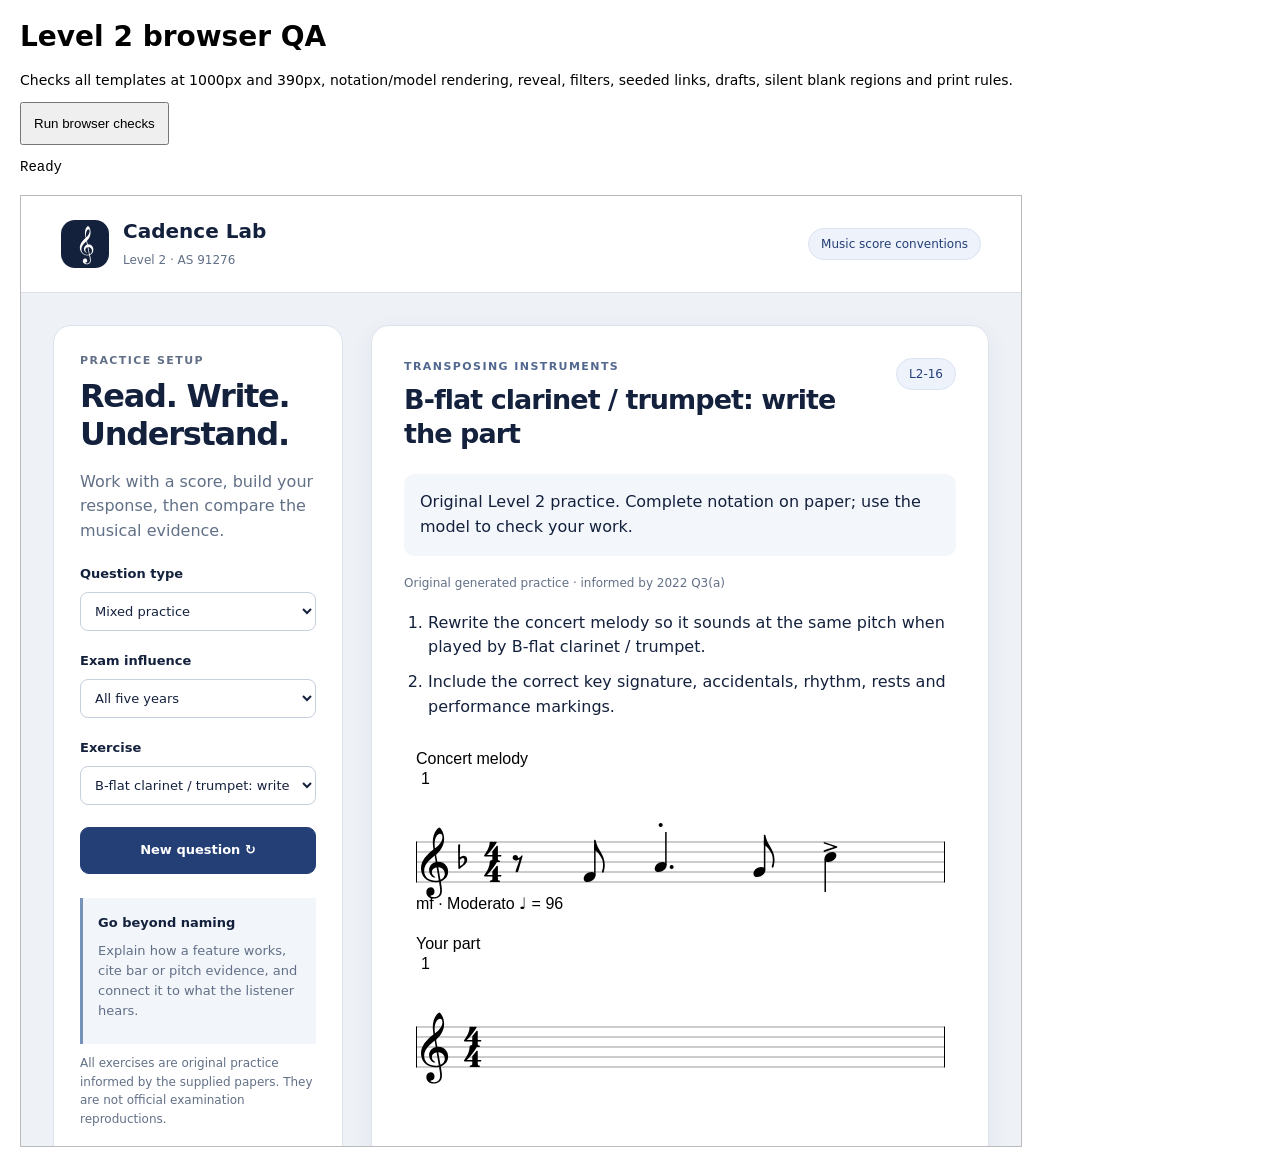
==== tests/browser.html @ 73634cb4 "Build Level 2 score conventions practice from 2021–2025 exam audit" ====
<!doctype html><html lang="en"><meta charset="utf-8"><title>Level 2 browser QA</title><style>body{font:14px system-ui;margin:20px}button{padding:12px}iframe{display:block;border:1px solid #bbb;height:950px;margin-top:20px;max-width:100%}pre{white-space:pre-wrap}</style><h1>Level 2 browser QA</h1><p>Checks all templates at 1000px and 390px, notation/model rendering, reveal, filters, seeded links, drafts, silent blank regions and print rules.</p><button id="run">Run browser checks</button><pre id="results">Ready</pre><iframe id="app" title="Practice app under test" src="../index.html?exercise=transpose-bb-written&amp;seed=42" width="1000"></iframe><script>
document.getElementById('run').onclick=async()=>{
 const frame=document.getElementById('app'),out=document.getElementById('results'),errors=[];let checks=0;
 function check(ok,message){checks++;if(!ok)errors.push(message);}
 function tick(){return new Promise(r=>requestAnimationFrame(()=>requestAnimationFrame(r)));}
 out.textContent='Running…';
 try{
  for(const width of [1000,390]){
   frame.style.width=width+'px';await tick();const w=frame.contentWindow,d=w.document;
   for(const t of w.L2Bank.templates){
    try{w.L2App.load(t.id,42);await tick();check(d.querySelector('#score svg')!==null,width+' '+t.id+' missing SVG');check(d.querySelector('#model').hidden,width+' '+t.id+' model visible before reveal');check(d.querySelector('#play-model').disabled,width+' '+t.id+' model audio unlocked');
     const q=w.L2App.question;check(w.L2Validator.validate(q).length===0,t.id+' invalid question');const expected=q.score.staves.reduce((sum,s)=>sum+s.bars.filter(b=>!s.blank&&!b.blank).reduce((a,b)=>a+b.events.filter(e=>e.p&&!e.rest).reduce((a,e)=>a+e.p.length,0),0),0);check(w.L2Playback.timeline(q.score).length===expected,t.id+' audio contains hidden notes');
     w.L2App.reveal();check(!d.querySelector('#model').hidden,t.id+' reveal failed');if(q.model)check(d.querySelector('#model-score svg')!==null,t.id+' model missing SVG');check(d.querySelectorAll('#checks input').length===3,t.id+' missing self-checks');
     const svg=d.querySelector('#score svg');check(svg.getBoundingClientRect().width<=d.querySelector('#score').clientWidth+1,width+' '+t.id+' SVG overflow');
    }catch(e){errors.push(width+' '+t.id+': '+e.message);}
   }
  }
  const w=frame.contentWindow,d=w.document;w.L2App.load('harmony-roman',91276);d.querySelector('#answer-0').value='My own response';d.querySelector('#answer-0').dispatchEvent(new Event('input'));w.L2App.load('harmony-roman',91276);check(d.querySelector('#answer-0').value==='My own response','Draft not restored');check(w.location.search.includes('seed=91276'),'Seed URL not retained');
  const rules=[...d.styleSheets].flatMap(s=>[...s.cssRules]).map(r=>r.cssText).join('\n');check(rules.includes('body[data-print="question"] #model'),'Question print does not hide model');check(rules.includes('body[data-print="model"] #score'),'Model print does not hide question score');
  for(const f of ['intervals','transposition','composition']){d.querySelector('#family').value=f;d.querySelector('#family').dispatchEvent(new Event('change'));check(d.querySelector('#template').options.length>0,f+' empty filter');for(const o of d.querySelector('#year').options){if(o.disabled)continue;d.querySelector('#year').value=o.value;d.querySelector('#year').dispatchEvent(new Event('change'));check(d.querySelector('#template').options.length>0,f+' '+o.value+' empty filter');}}
  w.L2App.load('tab-bass-to-tab',42);w.L2App.reveal();
 }catch(e){errors.push('Harness: '+e.message);}
 out.textContent=JSON.stringify({checks,failures:errors.length,errors},null,2);document.getElementById('run').textContent=errors.length?'Checks failed':'All checks passed';
};
</script></html>
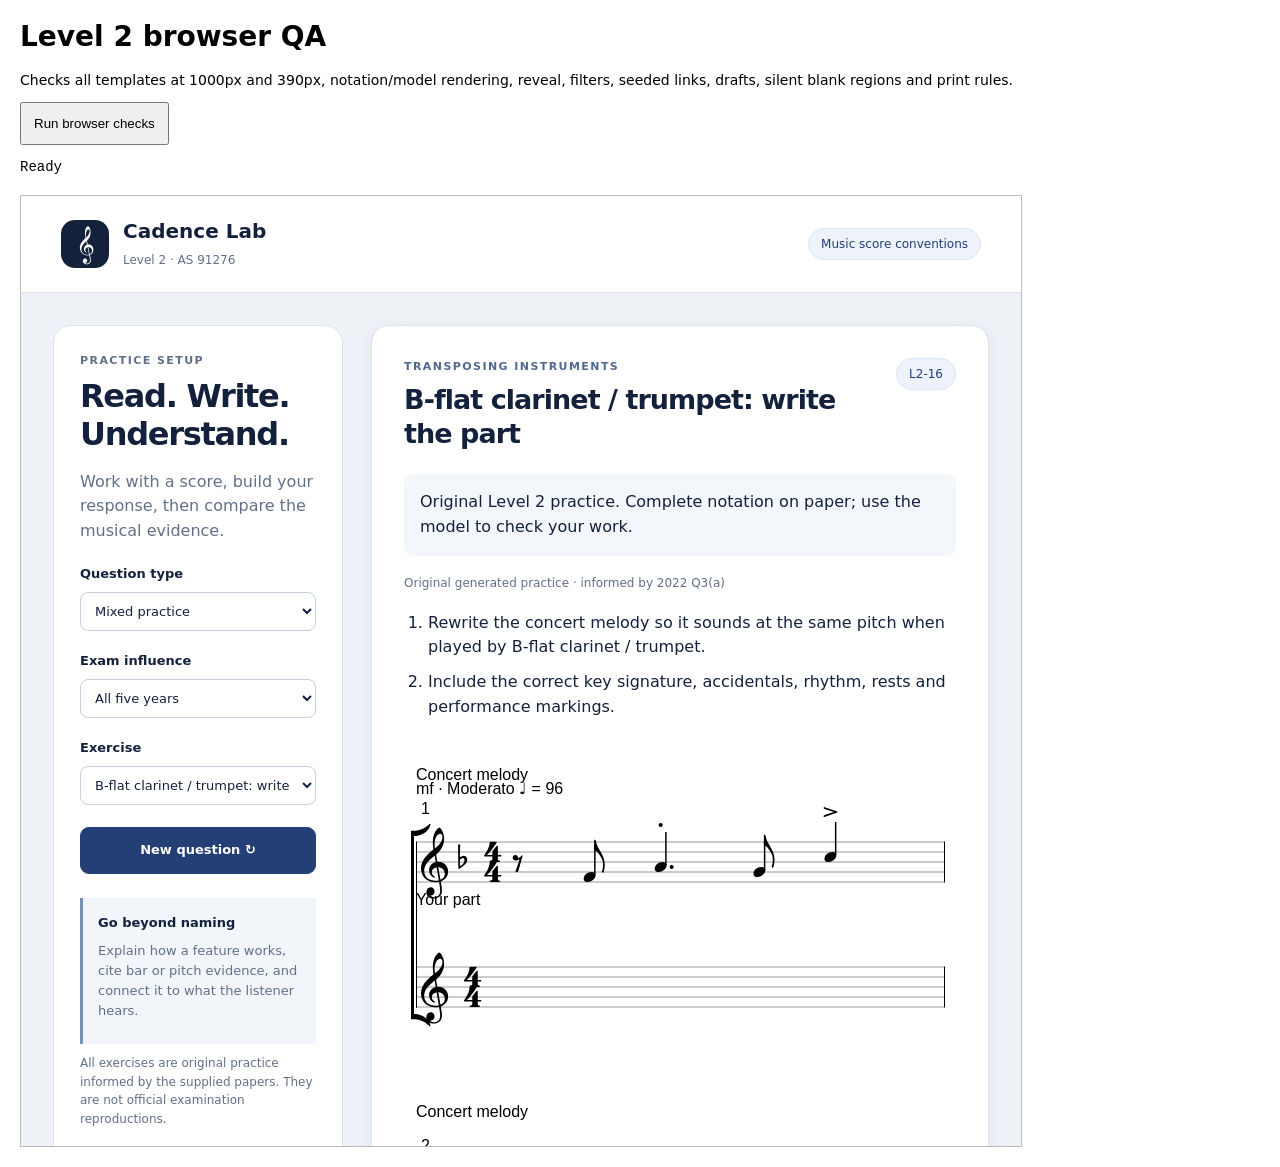
==== commit b0da4ae9: "Tighten multi-part score layout and remove flags from beamed quavers" ====
--- a/tests/browser.html
+++ b/tests/browser.html
@@ -15,7 +15,17 @@
     }catch(e){errors.push(width+' '+t.id+': '+e.message);}
    }
   }
-  const w=frame.contentWindow,d=w.document;w.L2App.load('harmony-roman',91276);d.querySelector('#answer-0').value='My own response';d.querySelector('#answer-0').dispatchEvent(new Event('input'));w.L2App.load('harmony-roman',91276);check(d.querySelector('#answer-0').value==='My own response','Draft not restored');check(w.location.search.includes('seed=91276'),'Seed URL not retained');
+  const w=frame.contentWindow,d=w.document;
+  // Inspect note state at the moment of drawing, not after beams have been
+  // attached: this catches the former flags-plus-beams rendering regression.
+  const proto=w.Vex.Flow.StaveNote.prototype,originalDraw=proto.draw;let drawn=[];
+  proto.draw=function(){drawn.push({duration:this.getDuration(),beam:Boolean(this.getBeam()),flag:this.shouldDrawFlag(),y:this.getStave().getY()});return originalDraw.apply(this,arguments);};
+  try{
+   w.L2App.load('compose-diminution',42);drawn=[];w.L2App.reveal();const eighths=drawn.filter(n=>n.duration==='8');check(eighths.length===32,'Expected 32 model quavers');check(eighths.every(n=>n.beam&&!n.flag),'Beamed quaver drawn with a flag or without its beam');
+   drawn=[];w.L2App.load('transpose-bb-written',42);check(drawn.some(n=>n.duration==='8'&&!n.beam&&n.flag),'Standalone quaver must retain its flag');
+   drawn=[];w.L2App.load('feature-imitation',42);const ys=[...new Set(drawn.map(n=>n.y))].sort((a,b)=>a-b);check(ys.length===2&&ys[1]-ys[0]===125,'Related parts must use compact 125px staff spacing');check(d.querySelector('#score .vf-staveconnector')!==null,'Related parts missing their connector');
+  }finally{proto.draw=originalDraw;}
+  w.L2App.load('harmony-roman',91276);d.querySelector('#answer-0').value='My own response';d.querySelector('#answer-0').dispatchEvent(new Event('input'));w.L2App.load('harmony-roman',91276);check(d.querySelector('#answer-0').value==='My own response','Draft not restored');check(w.location.search.includes('seed=91276'),'Seed URL not retained');
   const rules=[...d.styleSheets].flatMap(s=>[...s.cssRules]).map(r=>r.cssText).join('\n');check(rules.includes('body[data-print="question"] #model'),'Question print does not hide model');check(rules.includes('body[data-print="model"] #score'),'Model print does not hide question score');
   for(const f of ['intervals','transposition','composition']){d.querySelector('#family').value=f;d.querySelector('#family').dispatchEvent(new Event('change'));check(d.querySelector('#template').options.length>0,f+' empty filter');for(const o of d.querySelector('#year').options){if(o.disabled)continue;d.querySelector('#year').value=o.value;d.querySelector('#year').dispatchEvent(new Event('change'));check(d.querySelector('#template').options.length>0,f+' '+o.value+' empty filter');}}
   w.L2App.load('tab-bass-to-tab',42);w.L2App.reveal();
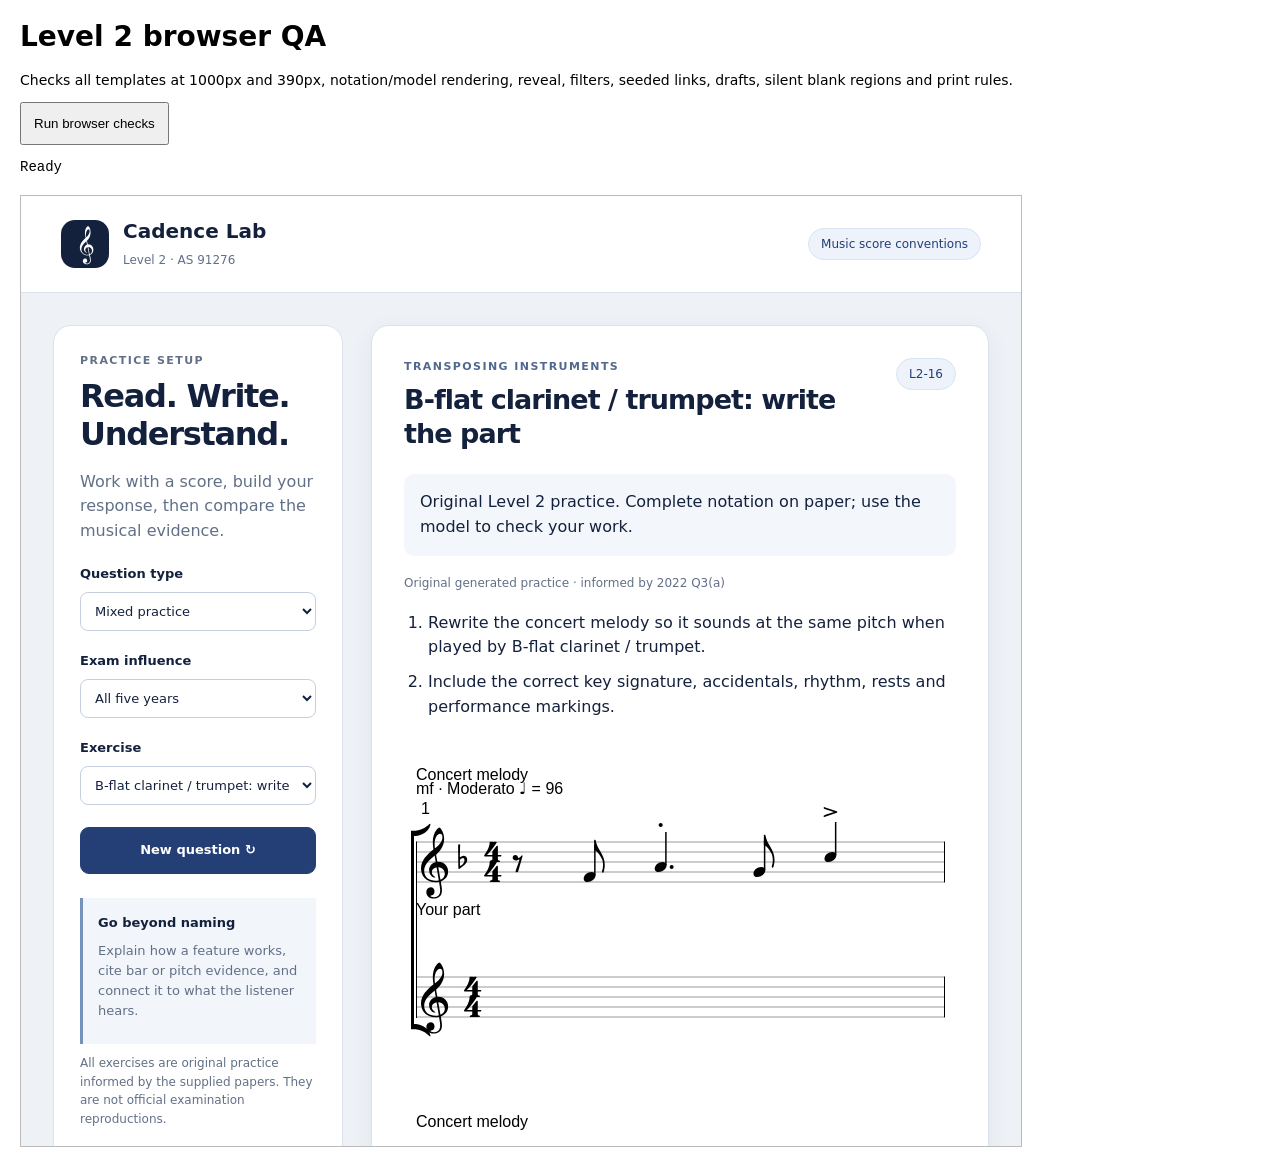
==== commit c2499917: "Keep compact staff spacing with clearance for clefs and part labels" ====
--- a/tests/browser.html
+++ b/tests/browser.html
@@ -23,7 +23,7 @@
   try{
    w.L2App.load('compose-diminution',42);drawn=[];w.L2App.reveal();const eighths=drawn.filter(n=>n.duration==='8');check(eighths.length===32,'Expected 32 model quavers');check(eighths.every(n=>n.beam&&!n.flag),'Beamed quaver drawn with a flag or without its beam');
    drawn=[];w.L2App.load('transpose-bb-written',42);check(drawn.some(n=>n.duration==='8'&&!n.beam&&n.flag),'Standalone quaver must retain its flag');
-   drawn=[];w.L2App.load('feature-imitation',42);const ys=[...new Set(drawn.map(n=>n.y))].sort((a,b)=>a-b);check(ys.length===2&&ys[1]-ys[0]===125,'Related parts must use compact 125px staff spacing');check(d.querySelector('#score .vf-staveconnector')!==null,'Related parts missing their connector');
+   drawn=[];w.L2App.load('feature-imitation',42);const ys=[...new Set(drawn.map(n=>n.y))].sort((a,b)=>a-b);check(ys.length===2&&ys[1]-ys[0]===135,'Related parts must use compact 135px staff spacing');check(d.querySelector('#score .vf-staveconnector')!==null,'Related parts missing their connector');
   }finally{proto.draw=originalDraw;}
   w.L2App.load('harmony-roman',91276);d.querySelector('#answer-0').value='My own response';d.querySelector('#answer-0').dispatchEvent(new Event('input'));w.L2App.load('harmony-roman',91276);check(d.querySelector('#answer-0').value==='My own response','Draft not restored');check(w.location.search.includes('seed=91276'),'Seed URL not retained');
   const rules=[...d.styleSheets].flatMap(s=>[...s.cssRules]).map(r=>r.cssText).join('\n');check(rules.includes('body[data-print="question"] #model'),'Question print does not hide model');check(rules.includes('body[data-print="model"] #score'),'Model print does not hide question score');
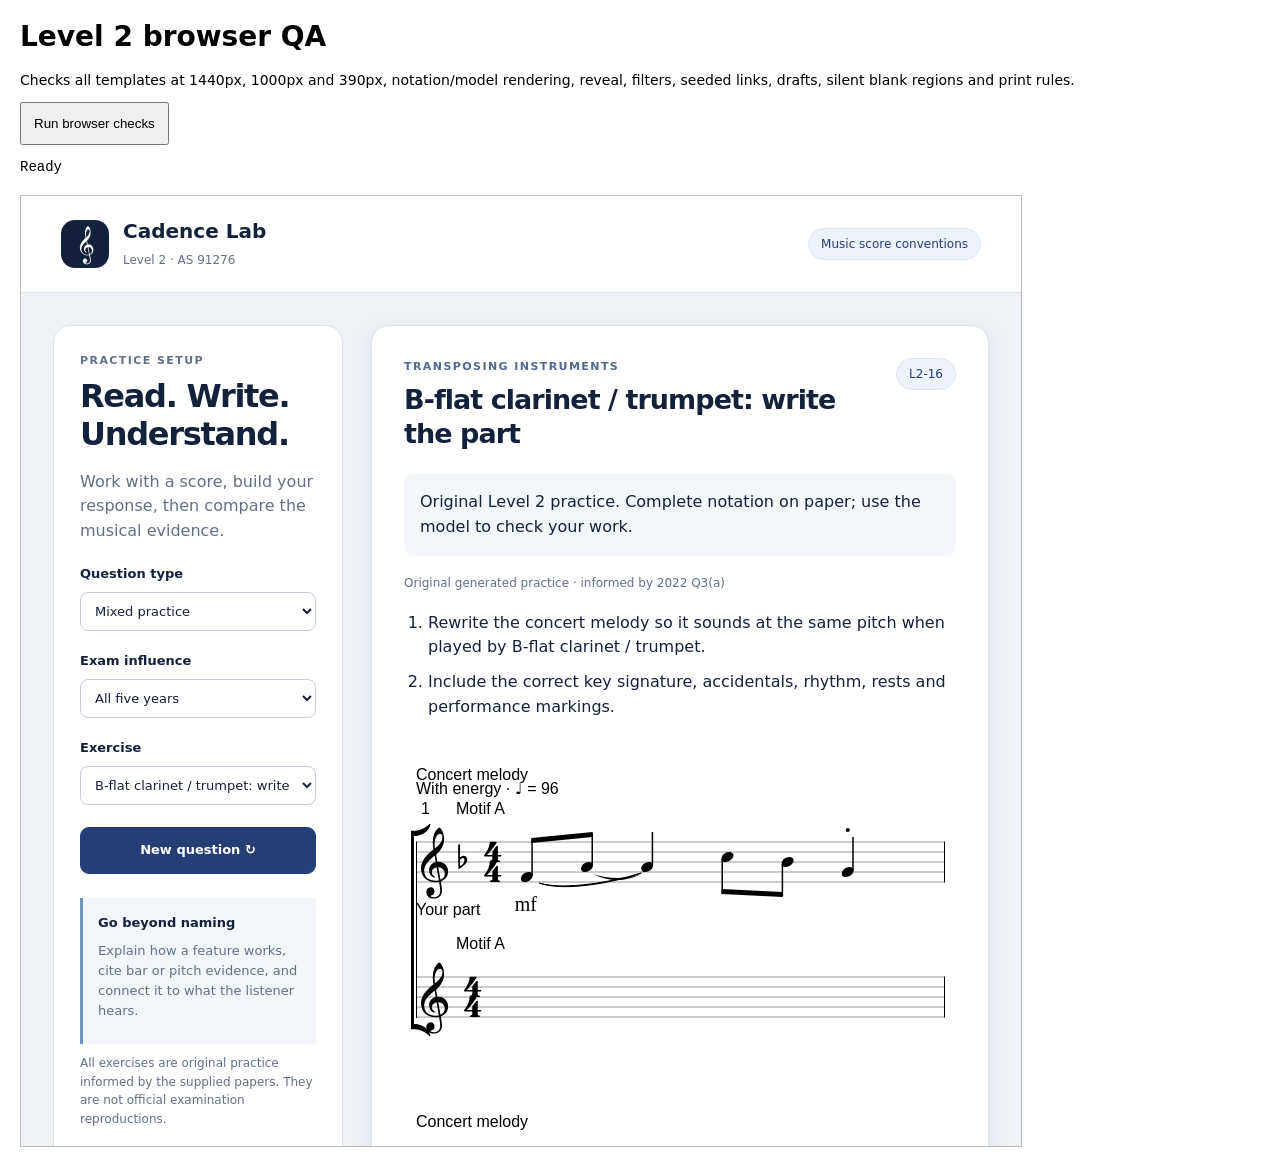
==== commit b831a4d7: "Enrich rhythmic material and align score engraving with exam examples" ====
--- a/tests/browser.html
+++ b/tests/browser.html
@@ -1,17 +1,17 @@
-<!doctype html><html lang="en"><meta charset="utf-8"><title>Level 2 browser QA</title><style>body{font:14px system-ui;margin:20px}button{padding:12px}iframe{display:block;border:1px solid #bbb;height:950px;margin-top:20px;max-width:100%}pre{white-space:pre-wrap}</style><h1>Level 2 browser QA</h1><p>Checks all templates at 1000px and 390px, notation/model rendering, reveal, filters, seeded links, drafts, silent blank regions and print rules.</p><button id="run">Run browser checks</button><pre id="results">Ready</pre><iframe id="app" title="Practice app under test" src="../index.html?exercise=transpose-bb-written&amp;seed=42" width="1000"></iframe><script>
+<!doctype html><html lang="en"><meta charset="utf-8"><title>Level 2 browser QA</title><style>body{font:14px system-ui;margin:20px}button{padding:12px}iframe{display:block;border:1px solid #bbb;height:950px;margin-top:20px;max-width:100%}pre{white-space:pre-wrap}</style><h1>Level 2 browser QA</h1><p>Checks all templates at 1440px, 1000px and 390px, notation/model rendering, reveal, filters, seeded links, drafts, silent blank regions and print rules.</p><button id="run">Run browser checks</button><pre id="results">Ready</pre><iframe id="app" title="Practice app under test" src="../index.html?exercise=transpose-bb-written&amp;seed=42" width="1000"></iframe><script>
 document.getElementById('run').onclick=async()=>{
  const frame=document.getElementById('app'),out=document.getElementById('results'),errors=[];let checks=0;
  function check(ok,message){checks++;if(!ok)errors.push(message);}
  function tick(){return new Promise(r=>requestAnimationFrame(()=>requestAnimationFrame(r)));}
  out.textContent='Running…';
  try{
-  for(const width of [1000,390]){
+  for(const width of [1440,1000,390]){
    frame.style.width=width+'px';await tick();const w=frame.contentWindow,d=w.document;
    for(const t of w.L2Bank.templates){
     try{w.L2App.load(t.id,42);await tick();check(d.querySelector('#score svg')!==null,width+' '+t.id+' missing SVG');check(d.querySelector('#model').hidden,width+' '+t.id+' model visible before reveal');check(d.querySelector('#play-model').disabled,width+' '+t.id+' model audio unlocked');
-     const q=w.L2App.question;check(w.L2Validator.validate(q).length===0,t.id+' invalid question');const expected=q.score.staves.reduce((sum,s)=>sum+s.bars.filter(b=>!s.blank&&!b.blank).reduce((a,b)=>a+b.events.filter(e=>e.p&&!e.rest).reduce((a,e)=>a+e.p.length,0),0),0);check(w.L2Playback.timeline(q.score).length===expected,t.id+' audio contains hidden notes');
+     const q=w.L2App.question;check(w.L2Validator.validate(q).length===0,t.id+' invalid question');const expected=q.score.staves.reduce((sum,s)=>{let previous=null;return sum+s.bars.flatMap(b=>s.blank||b.blank?[]:b.events).reduce((n,e)=>{const continuation=previous?.tieNext&&JSON.stringify(previous.p)===JSON.stringify(e.p);previous=e;return n+(e.p&&!continuation?e.p.length:0);},0);},0);check(w.L2Playback.timeline(q.score).length===expected,t.id+' audio contains hidden notes');
      w.L2App.reveal();check(!d.querySelector('#model').hidden,t.id+' reveal failed');if(q.model)check(d.querySelector('#model-score svg')!==null,t.id+' model missing SVG');check(d.querySelectorAll('#checks input').length===3,t.id+' missing self-checks');
-     const svg=d.querySelector('#score svg');check(svg.getBoundingClientRect().width<=d.querySelector('#score').clientWidth+1,width+' '+t.id+' SVG overflow');
+     const svg=d.querySelector('#score svg');check(svg.getBoundingClientRect().width<=d.querySelector('#score').scrollWidth+1,width+' '+t.id+' uncontrolled SVG overflow');check(d.documentElement.scrollWidth<=frame.clientWidth+1,width+' '+t.id+' page overflow');
     }catch(e){errors.push(width+' '+t.id+': '+e.message);}
    }
   }
@@ -21,10 +21,22 @@
   const proto=w.Vex.Flow.StaveNote.prototype,originalDraw=proto.draw;let drawn=[];
   proto.draw=function(){drawn.push({duration:this.getDuration(),beam:Boolean(this.getBeam()),flag:this.shouldDrawFlag(),y:this.getStave().getY()});return originalDraw.apply(this,arguments);};
   try{
-   w.L2App.load('compose-diminution',42);drawn=[];w.L2App.reveal();const eighths=drawn.filter(n=>n.duration==='8');check(eighths.length===32,'Expected 32 model quavers');check(eighths.every(n=>n.beam&&!n.flag),'Beamed quaver drawn with a flag or without its beam');
-   drawn=[];w.L2App.load('transpose-bb-written',42);check(drawn.some(n=>n.duration==='8'&&!n.beam&&n.flag),'Standalone quaver must retain its flag');
+   const fixture={staves:[{label:'Beaming fixture',clef:'treble',key:'C',bars:[{meter:'4/4',events:Array.from({length:8},()=>({p:['C4'],d:'8'}))}]}]};
+   drawn=[];w.L2Renderer.render(d.querySelector('#model-score'),fixture);const eighths=drawn.filter(n=>n.duration==='8');check(eighths.length===8,'Expected eight fixture quavers');check(eighths.every(n=>n.beam&&!n.flag),'Beamed quaver drawn with a flag or without its beam');
+   drawn=[];w.L2Renderer.render(d.querySelector('#model-score'),{staves:[{label:'Single quaver',clef:'treble',key:'C',bars:[{meter:'4/4',events:[{p:['C4'],d:'8'},{p:['D4'],d:'qd'},{p:['E4'],d:'h'}]}]}]});check(drawn.some(n=>n.duration==='8'&&!n.beam&&n.flag),'Standalone quaver must retain its flag');
    drawn=[];w.L2App.load('feature-imitation',42);const ys=[...new Set(drawn.map(n=>n.y))].sort((a,b)=>a-b);check(ys.length===2&&ys[1]-ys[0]===135,'Related parts must use compact 135px staff spacing');check(d.querySelector('#score .vf-staveconnector')!==null,'Related parts missing their connector');
   }finally{proto.draw=originalDraw;}
+  for(const width of [1440,390]){
+   frame.style.width=width+'px';await tick();
+   for(const m of w.L2Material.motifs)for(const device of ['ostinato','sequence','inversion','diminution','augmentation']){
+    try{const study=w.L2Material.study({tonic:'C4'},m,device),material={preferredBarsPerSystem:4,staves:[{label:'Motif model',clef:'treble',key:'C',bars:study.bars}]};w.L2Renderer.render(d.querySelector('#model-score'),material);
+     check(d.querySelector('#model-score .vf-phrase-slur')!==null,width+' '+m.id+' '+device+' missing phrasing');
+     const tied=study.bars.some(b=>b.events.some(e=>e.tieNext));check(!tied||d.querySelector('#model-score .vf-tie')!==null,width+' '+m.id+' '+device+' missing ties');
+     const end=study.bars.reduce((sum,b)=>sum+b.events.reduce((s,e)=>s+w.L2Theory.beats(e),0),0),timeline=w.L2Playback.timeline(material);check(Math.max(...timeline.map(e=>e.at+e.duration))<=end,width+' '+m.id+' '+device+' audio exceeds passage');
+    }catch(e){errors.push(width+' '+m.id+' '+device+': '+e.message);}
+   }
+  }
+  const audio=w.L2Playback.timeline({staves:[{bars:[{meter:'4/4',events:[{p:['C4'],d:'h',tieNext:true},{p:['C4'],d:'h'}]}]}]});check(audio.length===1&&audio[0].duration===4,'Tied notes must sound as one sustained attack');
   w.L2App.load('harmony-roman',91276);d.querySelector('#answer-0').value='My own response';d.querySelector('#answer-0').dispatchEvent(new Event('input'));w.L2App.load('harmony-roman',91276);check(d.querySelector('#answer-0').value==='My own response','Draft not restored');check(w.location.search.includes('seed=91276'),'Seed URL not retained');
   const rules=[...d.styleSheets].flatMap(s=>[...s.cssRules]).map(r=>r.cssText).join('\n');check(rules.includes('body[data-print="question"] #model'),'Question print does not hide model');check(rules.includes('body[data-print="model"] #score'),'Model print does not hide question score');
   for(const f of ['intervals','transposition','composition']){d.querySelector('#family').value=f;d.querySelector('#family').dispatchEvent(new Event('change'));check(d.querySelector('#template').options.length>0,f+' empty filter');for(const o of d.querySelector('#year').options){if(o.disabled)continue;d.querySelector('#year').value=o.value;d.querySelector('#year').dispatchEvent(new Event('change'));check(d.querySelector('#template').options.length>0,f+' '+o.value+' empty filter');}}
